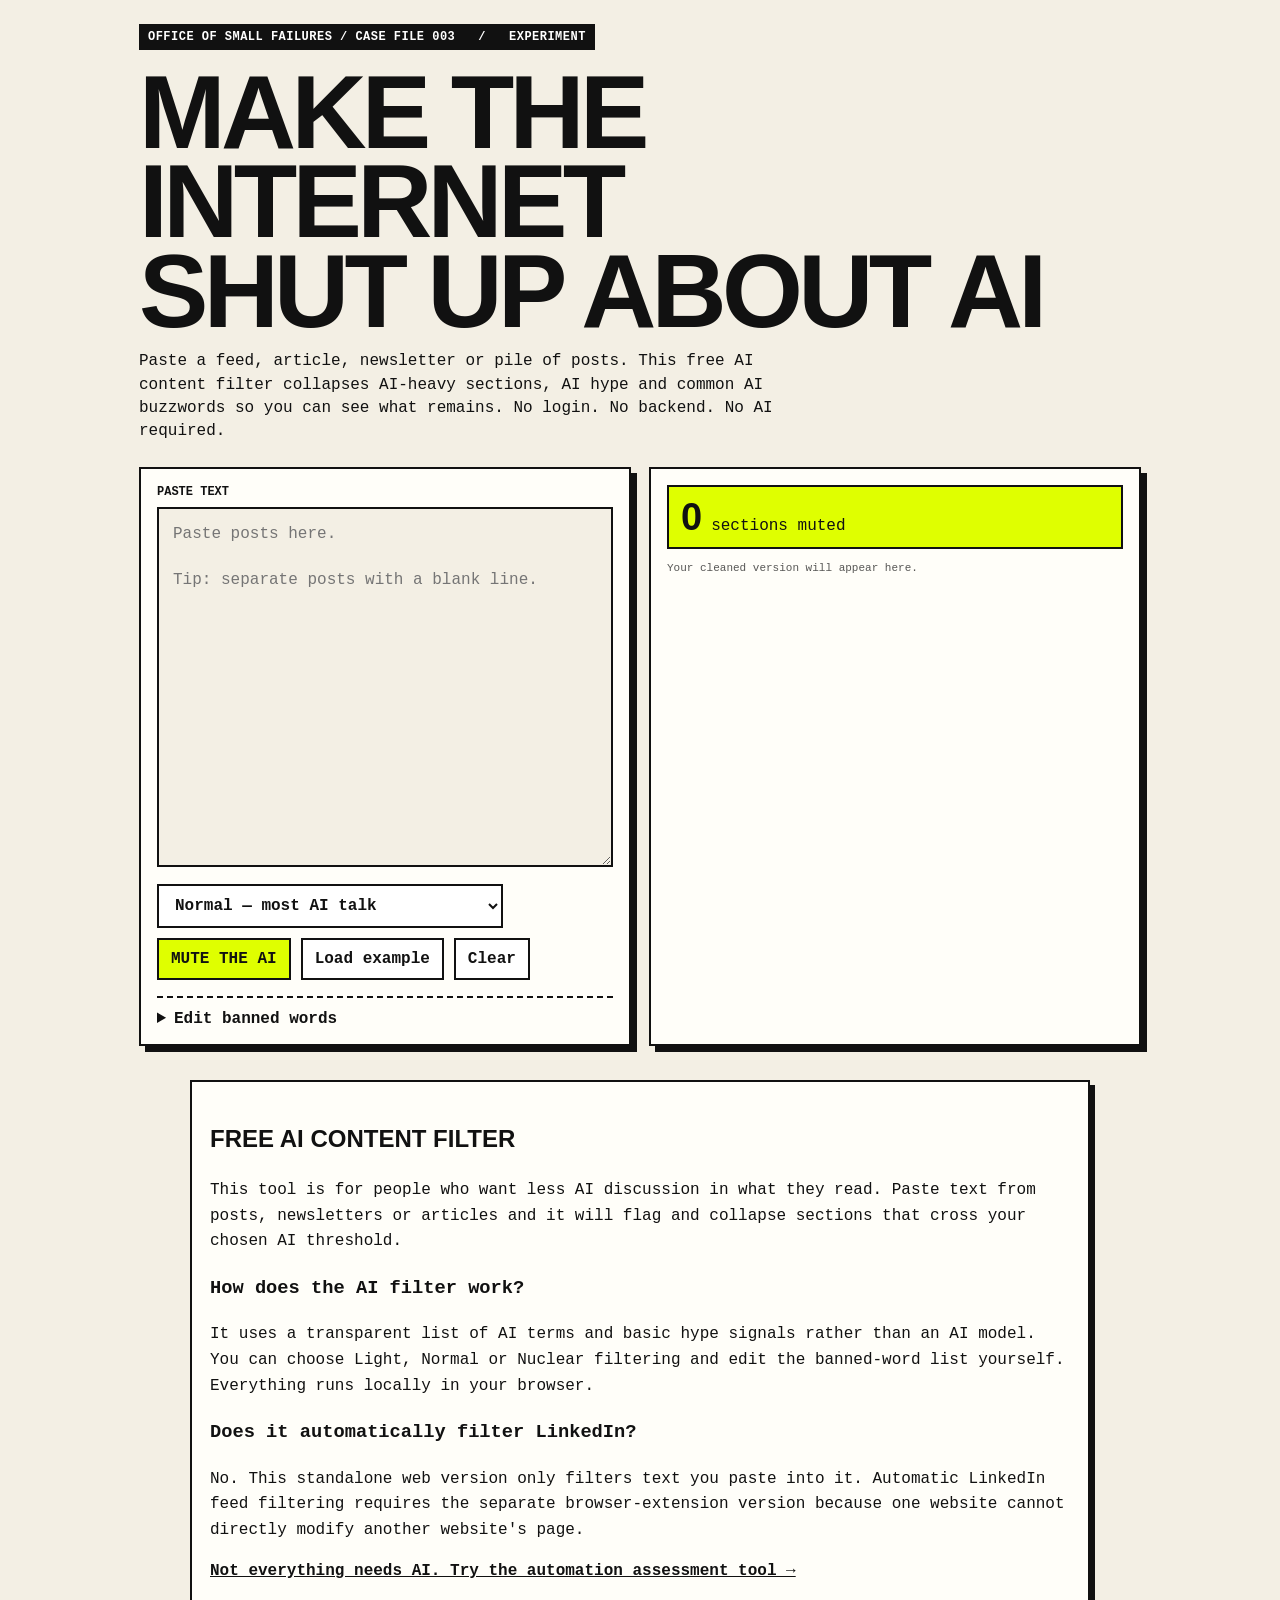
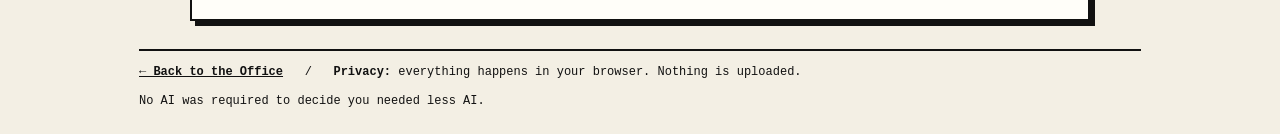
==== ai-mute/index.html @ cb6fde95 "Add files via upload" ====
<!doctype html>
<html lang="en">
<head>
<meta charset="utf-8">
<meta name="viewport" content="width=device-width,initial-scale=1">
<title>AI Content Filter — Hide AI Hype from Pasted Text</title>
<meta name="description" content="Free AI content filter that hides AI-heavy sections from pasted posts, articles and newsletters. Filter AI hype and buzzwords locally in your browser with no login.">
<meta name="robots" content="index,follow,max-image-preview:large">
<meta property="og:type" content="website">
<meta property="og:title" content="AI Content Filter — Hide AI Hype from Pasted Text">
<meta property="og:description" content="Free AI content filter that hides AI-heavy sections from pasted posts, articles and newsletters. Filter AI hype and buzzwords locally in your browser with no login.">
<meta name="twitter:card" content="summary">
<script type="application/ld+json">{"@context": "https://schema.org", "@type": "SoftwareApplication", "name": "Make the Internet Shut Up About AI", "applicationCategory": "UtilitiesApplication", "operatingSystem": "Web browser", "description": "A free local browser tool that filters AI-heavy sections from pasted text using editable keywords and hype signals."}</script>

<style>
:root{
  --paper:#f3efe4;
  --ink:#111;
  --acid:#dfff00;
  --muted:#d9d3c3;
  --white:#fffef9;
}
*{box-sizing:border-box}
body{
  margin:0;
  background:var(--paper);
  color:var(--ink);
  font-family:ui-monospace,SFMono-Regular,Menlo,Consolas,monospace;
}
.wrap{max-width:1050px;margin:0 auto;padding:24px}
.kicker{
  display:inline-block;background:var(--ink);color:white;
  padding:6px 9px;font-size:12px;font-weight:800;letter-spacing:.04em;
}
h1{
  font-family:Arial Black,Impact,sans-serif;
  text-transform:uppercase;font-size:clamp(44px,9vw,104px);
  line-height:.86;letter-spacing:-.045em;margin:18px 0 14px;
}
.deck{max-width:680px;font-size:16px;line-height:1.45;margin-bottom:24px}
.grid{display:grid;grid-template-columns:1fr 1fr;gap:18px}
.card{
  background:var(--white);border:2px solid var(--ink);padding:16px;
  box-shadow:6px 6px 0 var(--ink);
}
label,.label{display:block;font-size:12px;font-weight:900;text-transform:uppercase;margin-bottom:8px}
textarea{
  width:100%;min-height:360px;resize:vertical;border:2px solid var(--ink);
  background:var(--paper);padding:14px;font:inherit;line-height:1.45;color:var(--ink)
}
.row{display:flex;gap:10px;flex-wrap:wrap;margin-top:12px}
button,select{
  border:2px solid var(--ink);background:white;color:var(--ink);
  font:inherit;font-weight:900;padding:10px 12px
}
button{cursor:pointer}
button.primary{background:var(--acid)}
button:hover{transform:translate(-1px,-1px);box-shadow:3px 3px 0 var(--ink)}
.stat{
  display:flex;align-items:baseline;gap:9px;background:var(--acid);
  border:2px solid var(--ink);padding:11px 12px;margin-bottom:12px
}
.stat b{font-family:Arial Black,Impact,sans-serif;font-size:38px;line-height:1}
.output{display:flex;flex-direction:column;gap:10px}
.item{border:2px solid var(--ink);padding:12px;background:white}
.item.muted{background:var(--muted)}
.itemhead{display:flex;justify-content:space-between;gap:10px;align-items:center;margin-bottom:8px}
.badge{font-size:11px;font-weight:900;padding:4px 6px;border:2px solid var(--ink)}
.badge.mute{background:var(--acid)}
.item p{white-space:pre-wrap;margin:0;line-height:1.45}
.small{font-size:11px;opacity:.7;line-height:1.45}
details{margin-top:16px;border-top:2px dashed var(--ink);padding-top:12px}
summary{cursor:pointer;font-weight:900}
.words{margin-top:10px;min-height:150px}
.footer{
  margin-top:28px;border-top:2px solid var(--ink);padding-top:14px;
  font-size:12px;display:flex;justify-content:space-between;gap:15px;flex-wrap:wrap
}
@media(max-width:760px){.grid{grid-template-columns:1fr}textarea{min-height:260px}}
</style>
</head>
<body>
<div class="wrap">
  <div class="kicker"><a href="/" style="color:inherit;text-decoration:none">OFFICE OF SMALL FAILURES / CASE FILE 003</a> &nbsp; / &nbsp; EXPERIMENT</div>
  <h1>Make the Internet<br>Shut Up About AI</h1>
  <div class="deck">
    Paste a feed, article, newsletter or pile of posts. This free AI content filter collapses AI-heavy sections, AI hype and common AI buzzwords so you can see what remains. No login. No backend. No AI required.
  </div>

  <div class="grid">
    <section class="card">
      <label for="input">Paste text</label>
      <textarea id="input" placeholder="Paste posts here.

Tip: separate posts with a blank line."></textarea>

      <div class="row">
        <select id="mode" aria-label="Filter strength">
          <option value="light">Light — obvious hype</option>
          <option value="normal" selected>Normal — most AI talk</option>
          <option value="nuclear">Nuclear — mention AI, disappear</option>
        </select>
        <button class="primary" id="clean">MUTE THE AI</button>
        <button id="example">Load example</button>
        <button id="clear">Clear</button>
      </div>

      <details>
        <summary>Edit banned words</summary>
        <textarea class="words" id="keywords"></textarea>
        <div class="row"><button id="saveWords">Save words locally</button></div>
      </details>
    </section>

    <section class="card">
      <div class="stat"><b id="mutedCount">0</b><span>sections muted</span></div>
      <div id="result" class="output">
        <div class="small">Your cleaned version will appear here.</div>
      </div>
    </section>
  </div>

  
<section aria-labelledby="ai-filter-about" style="max-width:900px;margin:34px auto 0;border:2px solid #111;background:#fffef9;padding:18px;box-shadow:5px 5px 0 #111;line-height:1.6">
  <h2 id="ai-filter-about" style="font-family:Arial Black,Impact,sans-serif;text-transform:uppercase">Free AI content filter</h2>
  <p>This tool is for people who want less AI discussion in what they read. Paste text from posts, newsletters or articles and it will flag and collapse sections that cross your chosen AI threshold.</p>
  <h3>How does the AI filter work?</h3>
  <p>It uses a transparent list of AI terms and basic hype signals rather than an AI model. You can choose Light, Normal or Nuclear filtering and edit the banned-word list yourself. Everything runs locally in your browser.</p>
  <h3>Does it automatically filter LinkedIn?</h3>
  <p>No. This standalone web version only filters text you paste into it. Automatic LinkedIn feed filtering requires the separate browser-extension version because one website cannot directly modify another website's page.</p>
  <p><a href="/should-i-automate-this/" style="color:inherit;font-weight:900">Not everything needs AI. Try the automation assessment tool →</a></p>
</section>

<div class="footer">
    <div><a href="/" style="color:inherit;font-weight:900">← Back to the Office</a> &nbsp; / &nbsp; <b>Privacy:</b> everything happens in your browser. Nothing is uploaded.</div>
    <div>No AI was required to decide you needed less AI.</div>
  </div>
</div>

<script>
const DEFAULT_WORDS = [
  "artificial intelligence","chatgpt","openai","claude","gemini","copilot",
  "llm","large language model","agentic","ai agent","ai agents","ai-powered",
  "ai powered","generative ai","gen ai","prompt engineering","future of work",
  "game-changing","game changing"
];

const thresholds = { light: 4, normal: 2, nuclear: 1 };

const $ = id => document.getElementById(id);
const input = $("input"), result = $("result"), mode = $("mode"), keywords = $("keywords");

function loadWords(){
  const saved = localStorage.getItem("osf-ai-mute-words");
  const words = saved ? JSON.parse(saved) : DEFAULT_WORDS;
  keywords.value = words.join("\n");
  return words;
}
let words = loadWords();

function score(text){
  const t = text.toLowerCase().replace(/\s+/g," ");
  let s = 0;
  for(const raw of words){
    const w = raw.trim().toLowerCase();
    if(!w) continue;
    if(t.includes(w)){
      s += ["agentic","ai-powered","ai powered","game-changing","game changing"].includes(w) ? 2 : 1;
    }
  }
  if(/🚨|🤖|✨/.test(text)) s += 1;
  if(/\b(revolutioni[sz]e|transform|disrupt|10x|supercharge)\b/i.test(text)) s += 1;
  return s;
}

function splitSections(text){
  return text.split(/\n\s*\n+/).map(x=>x.trim()).filter(Boolean);
}

function render(){
  const sections = splitSections(input.value);
  result.innerHTML = "";
  let muted = 0;
  const threshold = thresholds[mode.value];

  if(!sections.length){
    result.innerHTML = '<div class="small">Paste some text first.</div>';
    $("mutedCount").textContent = "0";
    return;
  }

  sections.forEach((text, i) => {
    const s = score(text);
    const isMuted = s >= threshold;
    if(isMuted) muted++;

    const box = document.createElement("div");
    box.className = "item" + (isMuted ? " muted" : "");

    const head = document.createElement("div");
    head.className = "itemhead";
    head.innerHTML = `<span class="badge ${isMuted ? "mute" : ""}">${isMuted ? "AI MUTED" : "KEPT"}</span>
                      <span class="small">score ${s}</span>`;

    const p = document.createElement("p");
    p.textContent = isMuted ? "This section was hidden because it crossed your AI threshold." : text;

    box.appendChild(head);
    box.appendChild(p);

    if(isMuted){
      const btn = document.createElement("button");
      btn.textContent = "Show anyway";
      btn.style.marginTop = "10px";
      btn.addEventListener("click", () => {
        p.textContent = text;
        btn.remove();
      });
      box.appendChild(btn);
    }

    result.appendChild(box);
  });

  $("mutedCount").textContent = String(muted);
}

$("clean").addEventListener("click", render);
mode.addEventListener("change", () => { if(input.value.trim()) render(); });
$("clear").addEventListener("click", () => {
  input.value = "";
  result.innerHTML = '<div class="small">Your cleaned version will appear here.</div>';
  $("mutedCount").textContent = "0";
});
$("example").addEventListener("click", () => {
  input.value = `We shipped a small pricing update today. Customers can now compare annual and monthly plans on one screen.

🚨 AI JUST CHANGED EVERYTHING. Here are 12 ChatGPT prompts that will 10x your productivity and transform the future of work.

The café round the corner has started opening until 8pm on Thursdays.

Our new agentic AI-powered copilot uses generative AI to revolutionise your workflow.

A useful reminder: most dashboards are arguments disguised as interfaces.`;
  render();
});
$("saveWords").addEventListener("click", () => {
  words = keywords.value.split("\n").map(x=>x.trim()).filter(Boolean);
  localStorage.setItem("osf-ai-mute-words", JSON.stringify(words));
  $("saveWords").textContent = "Saved";
  setTimeout(() => $("saveWords").textContent = "Save words locally", 900);
});
</script>
</body>
</html>
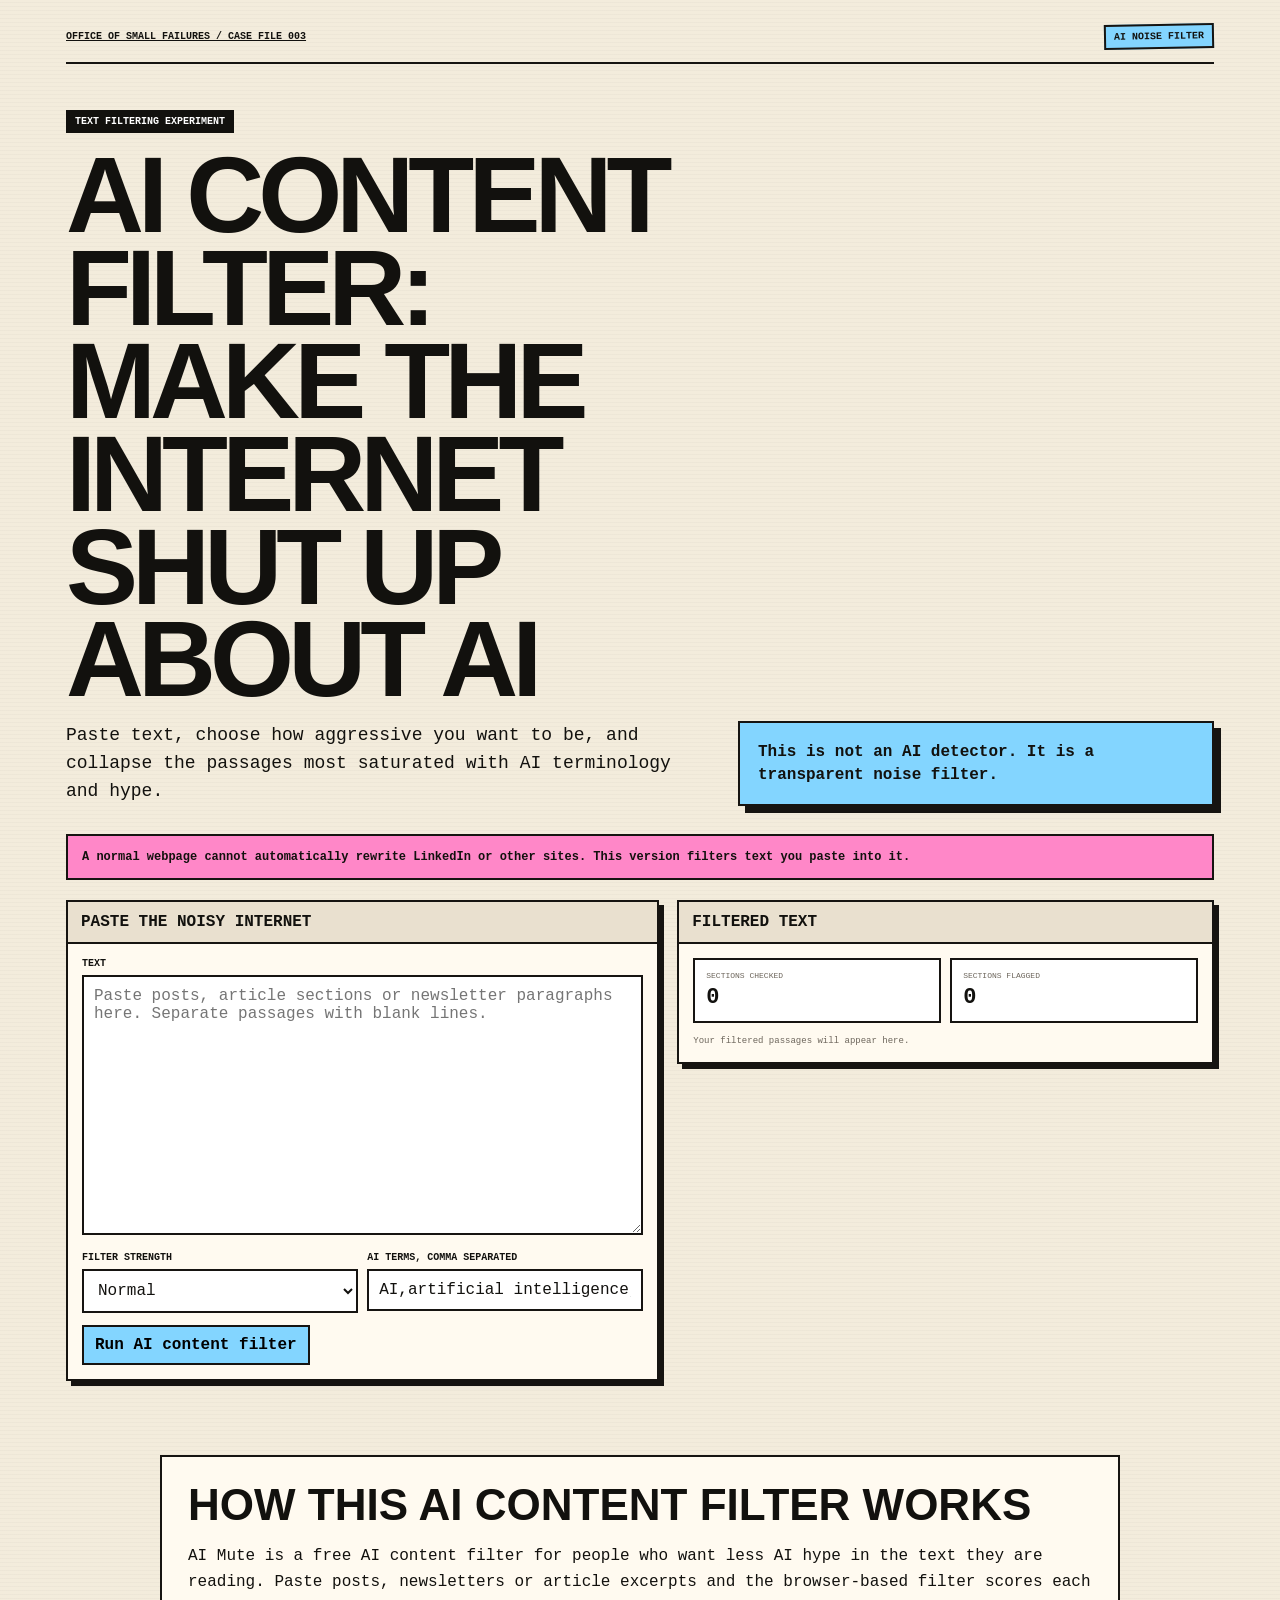
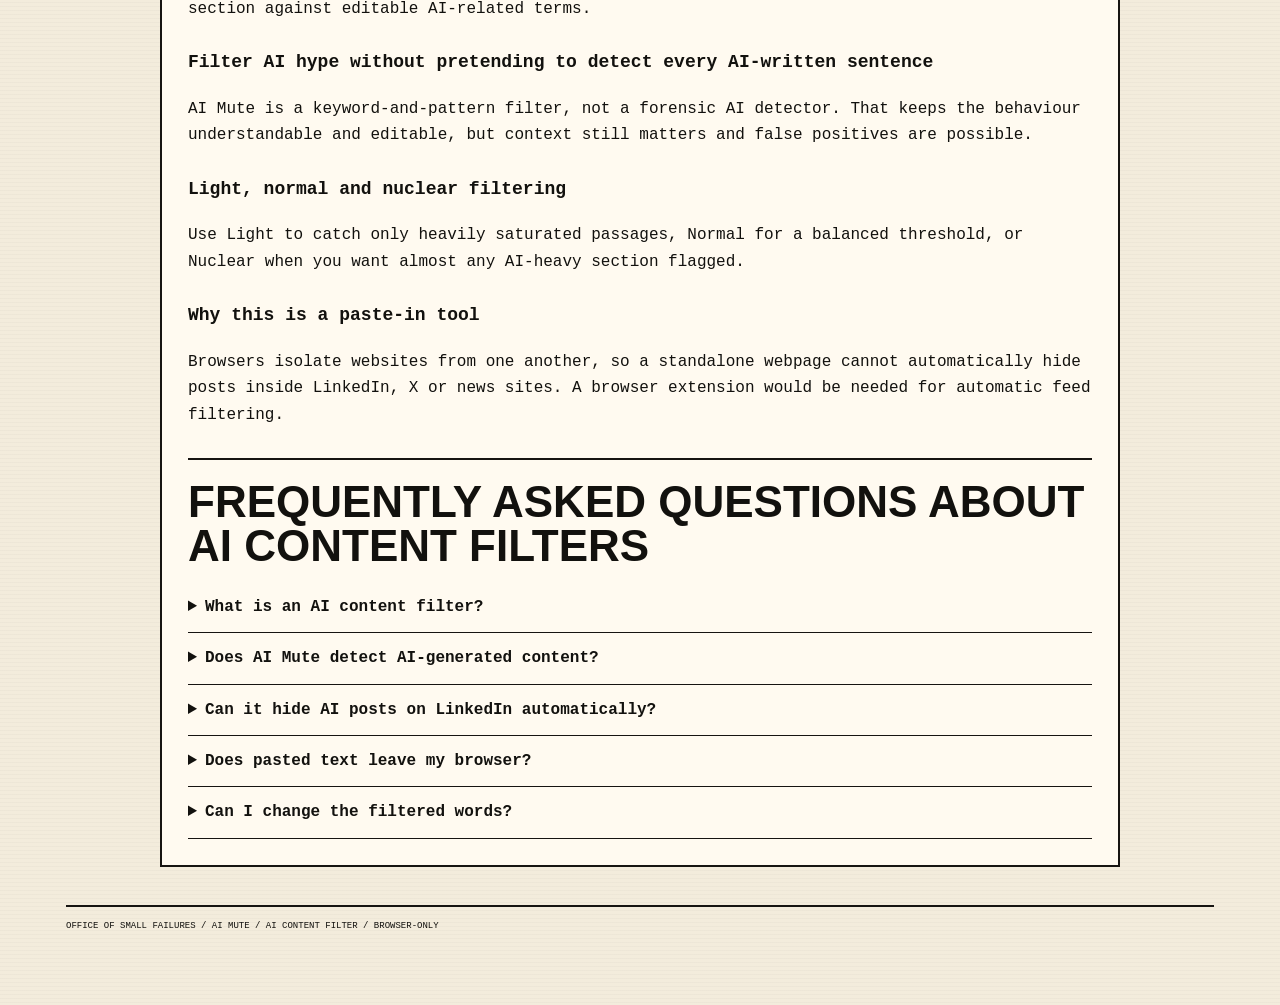
==== commit 268fbec9: "Launch AI Said What and optimise all tools for SEO and AI discovery" ====
--- a/ai-mute/index.html
+++ b/ai-mute/index.html
@@ -1,255 +1 @@
-<!doctype html>
-<html lang="en">
-<head>
-<meta charset="utf-8">
-<meta name="viewport" content="width=device-width,initial-scale=1">
-<title>AI Content Filter — Hide AI Hype from Pasted Text</title>
-<meta name="description" content="Free AI content filter that hides AI-heavy sections from pasted posts, articles and newsletters. Filter AI hype and buzzwords locally in your browser with no login.">
-<meta name="robots" content="index,follow,max-image-preview:large">
-<meta property="og:type" content="website">
-<meta property="og:title" content="AI Content Filter — Hide AI Hype from Pasted Text">
-<meta property="og:description" content="Free AI content filter that hides AI-heavy sections from pasted posts, articles and newsletters. Filter AI hype and buzzwords locally in your browser with no login.">
-<meta name="twitter:card" content="summary">
-<script type="application/ld+json">{"@context": "https://schema.org", "@type": "SoftwareApplication", "name": "Make the Internet Shut Up About AI", "applicationCategory": "UtilitiesApplication", "operatingSystem": "Web browser", "description": "A free local browser tool that filters AI-heavy sections from pasted text using editable keywords and hype signals."}</script>
-
-<style>
-:root{
-  --paper:#f3efe4;
-  --ink:#111;
-  --acid:#dfff00;
-  --muted:#d9d3c3;
-  --white:#fffef9;
-}
-*{box-sizing:border-box}
-body{
-  margin:0;
-  background:var(--paper);
-  color:var(--ink);
-  font-family:ui-monospace,SFMono-Regular,Menlo,Consolas,monospace;
-}
-.wrap{max-width:1050px;margin:0 auto;padding:24px}
-.kicker{
-  display:inline-block;background:var(--ink);color:white;
-  padding:6px 9px;font-size:12px;font-weight:800;letter-spacing:.04em;
-}
-h1{
-  font-family:Arial Black,Impact,sans-serif;
-  text-transform:uppercase;font-size:clamp(44px,9vw,104px);
-  line-height:.86;letter-spacing:-.045em;margin:18px 0 14px;
-}
-.deck{max-width:680px;font-size:16px;line-height:1.45;margin-bottom:24px}
-.grid{display:grid;grid-template-columns:1fr 1fr;gap:18px}
-.card{
-  background:var(--white);border:2px solid var(--ink);padding:16px;
-  box-shadow:6px 6px 0 var(--ink);
-}
-label,.label{display:block;font-size:12px;font-weight:900;text-transform:uppercase;margin-bottom:8px}
-textarea{
-  width:100%;min-height:360px;resize:vertical;border:2px solid var(--ink);
-  background:var(--paper);padding:14px;font:inherit;line-height:1.45;color:var(--ink)
-}
-.row{display:flex;gap:10px;flex-wrap:wrap;margin-top:12px}
-button,select{
-  border:2px solid var(--ink);background:white;color:var(--ink);
-  font:inherit;font-weight:900;padding:10px 12px
-}
-button{cursor:pointer}
-button.primary{background:var(--acid)}
-button:hover{transform:translate(-1px,-1px);box-shadow:3px 3px 0 var(--ink)}
-.stat{
-  display:flex;align-items:baseline;gap:9px;background:var(--acid);
-  border:2px solid var(--ink);padding:11px 12px;margin-bottom:12px
-}
-.stat b{font-family:Arial Black,Impact,sans-serif;font-size:38px;line-height:1}
-.output{display:flex;flex-direction:column;gap:10px}
-.item{border:2px solid var(--ink);padding:12px;background:white}
-.item.muted{background:var(--muted)}
-.itemhead{display:flex;justify-content:space-between;gap:10px;align-items:center;margin-bottom:8px}
-.badge{font-size:11px;font-weight:900;padding:4px 6px;border:2px solid var(--ink)}
-.badge.mute{background:var(--acid)}
-.item p{white-space:pre-wrap;margin:0;line-height:1.45}
-.small{font-size:11px;opacity:.7;line-height:1.45}
-details{margin-top:16px;border-top:2px dashed var(--ink);padding-top:12px}
-summary{cursor:pointer;font-weight:900}
-.words{margin-top:10px;min-height:150px}
-.footer{
-  margin-top:28px;border-top:2px solid var(--ink);padding-top:14px;
-  font-size:12px;display:flex;justify-content:space-between;gap:15px;flex-wrap:wrap
-}
-@media(max-width:760px){.grid{grid-template-columns:1fr}textarea{min-height:260px}}
-</style>
-</head>
-<body>
-<div class="wrap">
-  <div class="kicker"><a href="/" style="color:inherit;text-decoration:none">OFFICE OF SMALL FAILURES / CASE FILE 003</a> &nbsp; / &nbsp; EXPERIMENT</div>
-  <h1>Make the Internet<br>Shut Up About AI</h1>
-  <div class="deck">
-    Paste a feed, article, newsletter or pile of posts. This free AI content filter collapses AI-heavy sections, AI hype and common AI buzzwords so you can see what remains. No login. No backend. No AI required.
-  </div>
-
-  <div class="grid">
-    <section class="card">
-      <label for="input">Paste text</label>
-      <textarea id="input" placeholder="Paste posts here.
-
-Tip: separate posts with a blank line."></textarea>
-
-      <div class="row">
-        <select id="mode" aria-label="Filter strength">
-          <option value="light">Light — obvious hype</option>
-          <option value="normal" selected>Normal — most AI talk</option>
-          <option value="nuclear">Nuclear — mention AI, disappear</option>
-        </select>
-        <button class="primary" id="clean">MUTE THE AI</button>
-        <button id="example">Load example</button>
-        <button id="clear">Clear</button>
-      </div>
-
-      <details>
-        <summary>Edit banned words</summary>
-        <textarea class="words" id="keywords"></textarea>
-        <div class="row"><button id="saveWords">Save words locally</button></div>
-      </details>
-    </section>
-
-    <section class="card">
-      <div class="stat"><b id="mutedCount">0</b><span>sections muted</span></div>
-      <div id="result" class="output">
-        <div class="small">Your cleaned version will appear here.</div>
-      </div>
-    </section>
-  </div>
-
-  
-<section aria-labelledby="ai-filter-about" style="max-width:900px;margin:34px auto 0;border:2px solid #111;background:#fffef9;padding:18px;box-shadow:5px 5px 0 #111;line-height:1.6">
-  <h2 id="ai-filter-about" style="font-family:Arial Black,Impact,sans-serif;text-transform:uppercase">Free AI content filter</h2>
-  <p>This tool is for people who want less AI discussion in what they read. Paste text from posts, newsletters or articles and it will flag and collapse sections that cross your chosen AI threshold.</p>
-  <h3>How does the AI filter work?</h3>
-  <p>It uses a transparent list of AI terms and basic hype signals rather than an AI model. You can choose Light, Normal or Nuclear filtering and edit the banned-word list yourself. Everything runs locally in your browser.</p>
-  <h3>Does it automatically filter LinkedIn?</h3>
-  <p>No. This standalone web version only filters text you paste into it. Automatic LinkedIn feed filtering requires the separate browser-extension version because one website cannot directly modify another website's page.</p>
-  <p><a href="/should-i-automate-this/" style="color:inherit;font-weight:900">Not everything needs AI. Try the automation assessment tool →</a></p>
-</section>
-
-<div class="footer">
-    <div><a href="/" style="color:inherit;font-weight:900">← Back to the Office</a> &nbsp; / &nbsp; <b>Privacy:</b> everything happens in your browser. Nothing is uploaded.</div>
-    <div>No AI was required to decide you needed less AI.</div>
-  </div>
-</div>
-
-<script>
-const DEFAULT_WORDS = [
-  "artificial intelligence","chatgpt","openai","claude","gemini","copilot",
-  "llm","large language model","agentic","ai agent","ai agents","ai-powered",
-  "ai powered","generative ai","gen ai","prompt engineering","future of work",
-  "game-changing","game changing"
-];
-
-const thresholds = { light: 4, normal: 2, nuclear: 1 };
-
-const $ = id => document.getElementById(id);
-const input = $("input"), result = $("result"), mode = $("mode"), keywords = $("keywords");
-
-function loadWords(){
-  const saved = localStorage.getItem("osf-ai-mute-words");
-  const words = saved ? JSON.parse(saved) : DEFAULT_WORDS;
-  keywords.value = words.join("\n");
-  return words;
-}
-let words = loadWords();
-
-function score(text){
-  const t = text.toLowerCase().replace(/\s+/g," ");
-  let s = 0;
-  for(const raw of words){
-    const w = raw.trim().toLowerCase();
-    if(!w) continue;
-    if(t.includes(w)){
-      s += ["agentic","ai-powered","ai powered","game-changing","game changing"].includes(w) ? 2 : 1;
-    }
-  }
-  if(/🚨|🤖|✨/.test(text)) s += 1;
-  if(/\b(revolutioni[sz]e|transform|disrupt|10x|supercharge)\b/i.test(text)) s += 1;
-  return s;
-}
-
-function splitSections(text){
-  return text.split(/\n\s*\n+/).map(x=>x.trim()).filter(Boolean);
-}
-
-function render(){
-  const sections = splitSections(input.value);
-  result.innerHTML = "";
-  let muted = 0;
-  const threshold = thresholds[mode.value];
-
-  if(!sections.length){
-    result.innerHTML = '<div class="small">Paste some text first.</div>';
-    $("mutedCount").textContent = "0";
-    return;
-  }
-
-  sections.forEach((text, i) => {
-    const s = score(text);
-    const isMuted = s >= threshold;
-    if(isMuted) muted++;
-
-    const box = document.createElement("div");
-    box.className = "item" + (isMuted ? " muted" : "");
-
-    const head = document.createElement("div");
-    head.className = "itemhead";
-    head.innerHTML = `<span class="badge ${isMuted ? "mute" : ""}">${isMuted ? "AI MUTED" : "KEPT"}</span>
-                      <span class="small">score ${s}</span>`;
-
-    const p = document.createElement("p");
-    p.textContent = isMuted ? "This section was hidden because it crossed your AI threshold." : text;
-
-    box.appendChild(head);
-    box.appendChild(p);
-
-    if(isMuted){
-      const btn = document.createElement("button");
-      btn.textContent = "Show anyway";
-      btn.style.marginTop = "10px";
-      btn.addEventListener("click", () => {
-        p.textContent = text;
-        btn.remove();
-      });
-      box.appendChild(btn);
-    }
-
-    result.appendChild(box);
-  });
-
-  $("mutedCount").textContent = String(muted);
-}
-
-$("clean").addEventListener("click", render);
-mode.addEventListener("change", () => { if(input.value.trim()) render(); });
-$("clear").addEventListener("click", () => {
-  input.value = "";
-  result.innerHTML = '<div class="small">Your cleaned version will appear here.</div>';
-  $("mutedCount").textContent = "0";
-});
-$("example").addEventListener("click", () => {
-  input.value = `We shipped a small pricing update today. Customers can now compare annual and monthly plans on one screen.
-
-🚨 AI JUST CHANGED EVERYTHING. Here are 12 ChatGPT prompts that will 10x your productivity and transform the future of work.
-
-The café round the corner has started opening until 8pm on Thursdays.
-
-Our new agentic AI-powered copilot uses generative AI to revolutionise your workflow.
-
-A useful reminder: most dashboards are arguments disguised as interfaces.`;
-  render();
-});
-$("saveWords").addEventListener("click", () => {
-  words = keywords.value.split("\n").map(x=>x.trim()).filter(Boolean);
-  localStorage.setItem("osf-ai-mute-words", JSON.stringify(words));
-  $("saveWords").textContent = "Saved";
-  setTimeout(() => $("saveWords").textContent = "Save words locally", 900);
-});
-</script>
-</body>
-</html>
+<!doctype html><html lang="en"><head><meta charset="utf-8"><meta name="robots" content="noindex,follow"><link rel="canonical" href="https://officeofsmallfailures.com/make-the-internet-shut-up-about-ai/"><meta http-equiv="refresh" content="0;url=/make-the-internet-shut-up-about-ai/"><title>AI Mute</title></head><body><p><a href="/make-the-internet-shut-up-about-ai/">Open AI Mute</a></p></body></html>
